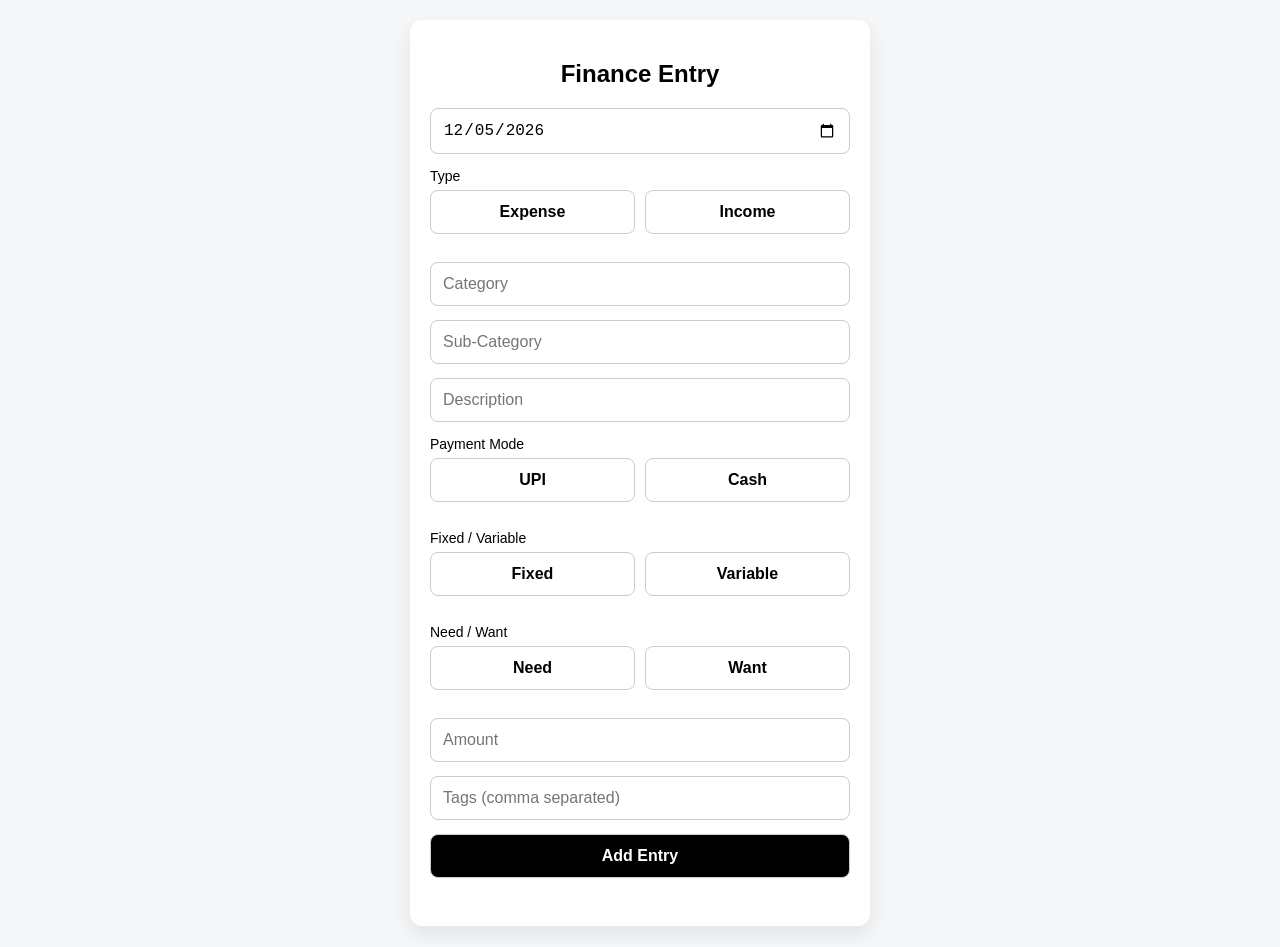
==== index.html @ d31356d7 "Converted all drop down to buttons" ====
<!DOCTYPE html>
<html lang="en">
<head>
  <meta charset="UTF-8">
  <meta name="viewport" content="width=device-width, initial-scale=1.0">
  <title>Finance Tracker</title>
  <link rel="stylesheet" href="style.css">
</head>
<body>

  <div class="container">
    <h2>Finance Entry</h2>

    <form id="financeForm">

      <input type="date" id="date" required />

      <!-- TYPE -->
      <div class="toggle-container">
        <label>Type</label>
        <div class="toggle-group" data-target="type">
          <button type="button" class="toggle-btn" data-value="Expense">Expense</button>
          <button type="button" class="toggle-btn" data-value="Income">Income</button>
        </div>
      </div>
      <input type="hidden" id="type" required>

      <input type="text" id="category" placeholder="Category" required />
      <input type="text" id="subCategory" placeholder="Sub-Category" />
      <input type="text" id="description" placeholder="Description" />

      <!-- PAYMENT MODE -->
      <div class="toggle-container">
        <label>Payment Mode</label>
        <div class="toggle-group" data-target="paymentMode">
          <button type="button" class="toggle-btn" data-value="UPI">UPI</button>
          <button type="button" class="toggle-btn" data-value="Cash">Cash</button>
        </div>
      </div>
      <input type="hidden" id="paymentMode" required>

      <!-- FIXED / VARIABLE -->
      <div class="toggle-container">
        <label>Fixed / Variable</label>
        <div class="toggle-group" data-target="fixedVariable">
          <button type="button" class="toggle-btn" data-value="Fixed">Fixed</button>
          <button type="button" class="toggle-btn" data-value="Variable">Variable</button>
        </div>
      </div>
      <input type="hidden" id="fixedVariable">

      <!-- NEED / WANT -->
      <div class="toggle-container">
        <label>Need / Want</label>
        <div class="toggle-group" data-target="needWant">
          <button type="button" class="toggle-btn" data-value="Need">Need</button>
          <button type="button" class="toggle-btn" data-value="Want">Want</button>
        </div>
      </div>
      <input type="hidden" id="needWant">

      <input type="number" id="amount" placeholder="Amount" required min="0" />
      <input type="text" id="tags" placeholder="Tags (comma separated)" />

      <button type="submit" id="submitBtn">Add Entry</button>

      <p id="message"></p>

    </form>
  </div>

  <script src="script.js"></script>
</body>
</html>
---- style.css ----
body {
  font-family: Arial, sans-serif;
  background-color: #f4f6f8;
  margin: 0;
  padding: 20px;
}

.container {
  background: white;
  padding: 20px;
  border-radius: 12px;
  box-shadow: 0 8px 20px rgba(0,0,0,0.08);
  width: 100%;
  max-width: 420px;
  margin: auto;
}

h2 {
  text-align: center;
  margin-bottom: 20px;
}

form input,
form button {
  width: 100%;
  margin-bottom: 14px;
  padding: 12px;
  border-radius: 8px;
  border: 1px solid #ccc;
  font-size: 16px;
  box-sizing: border-box;
}

form input:focus {
  outline: none;
  border-color: #000;
}

button {
  background-color: black;
  color: white;
  cursor: pointer;
  font-weight: bold;
  border: none;
}

button:hover {
  background-color: #333;
}

/* Toggle Sections */
.toggle-container {
  margin-bottom: 14px;
}

.toggle-container label {
  display: block;
  margin-bottom: 6px;
  font-size: 14px;
}

.toggle-group {
  display: flex;
  gap: 10px;
}

.toggle-btn {
  flex: 1;
  padding: 12px;
  border-radius: 8px;
  border: 1px solid #ccc;
  background-color: white;
  color: black;
  cursor: pointer;
  font-size: 16px;
  transition: 0.2s;
}

.toggle-btn:focus {
  outline: none;
}

.toggle-btn.active {
  background-color: black;
  color: white;
  border-color: black;
}

#message {
  text-align: center;
  font-size: 14px;
  margin-top: 10px;
}
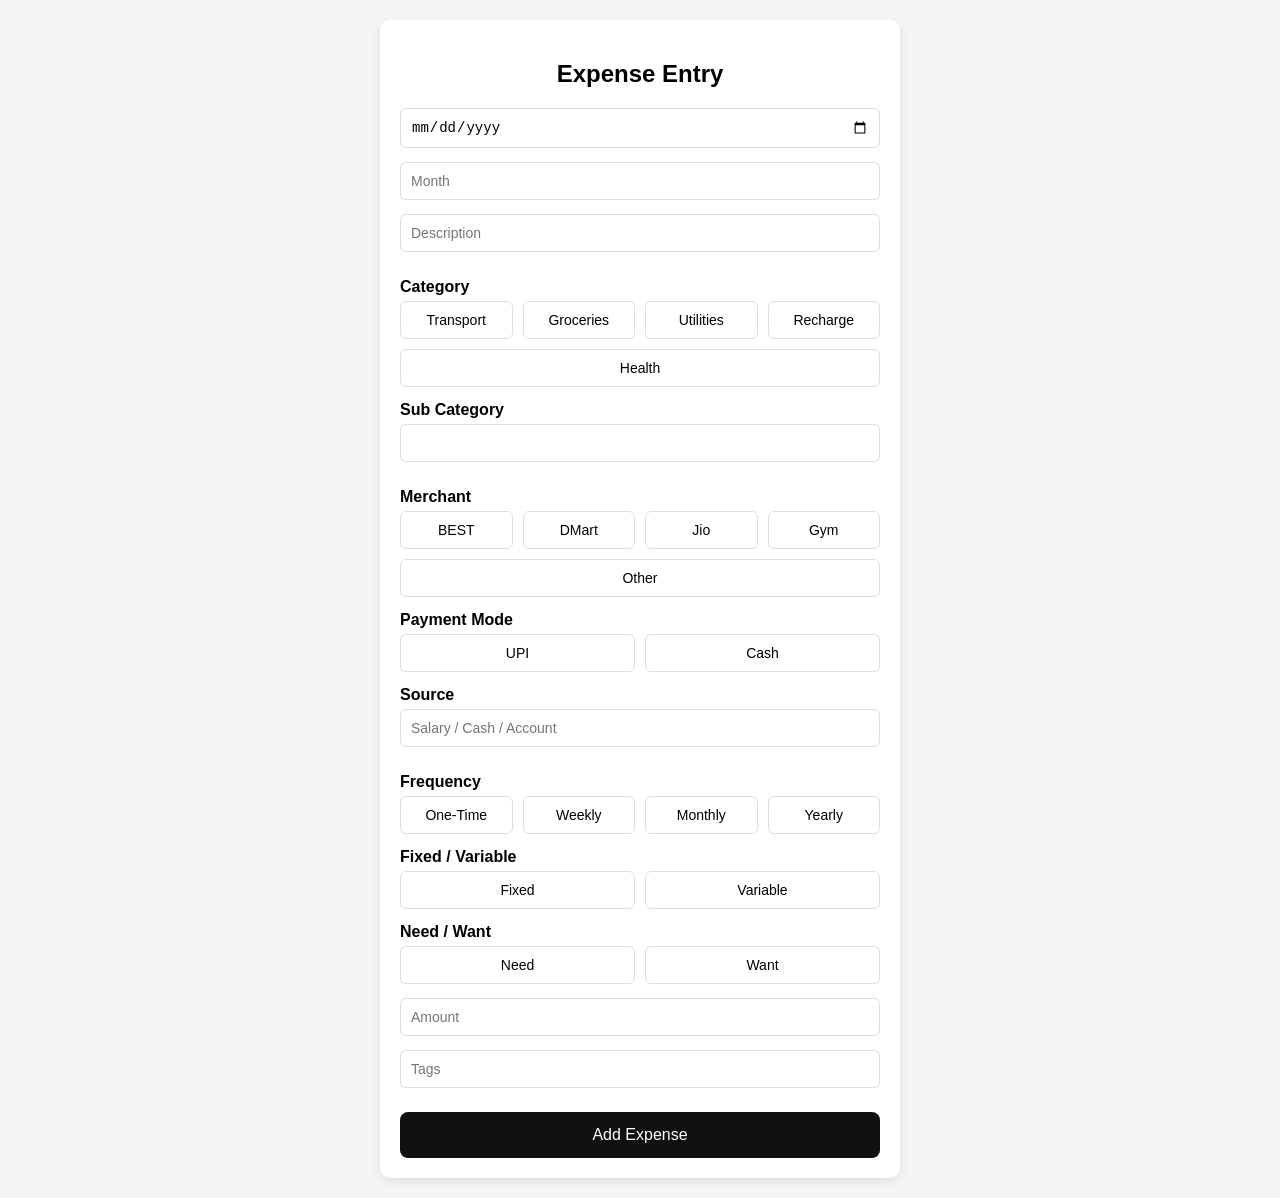
==== commit 7a7ef628: "Merhant and Source column added Enhance UI" ====
--- a/index.html
+++ b/index.html
@@ -1,74 +1,130 @@
 <!DOCTYPE html>
-<html lang="en">
+<html>
+
 <head>
-  <meta charset="UTF-8">
-  <meta name="viewport" content="width=device-width, initial-scale=1.0">
-  <title>Finance Tracker</title>
-  <link rel="stylesheet" href="style.css">
+
+<meta name="viewport" content="width=device-width, initial-scale=1.0">
+
+<title>Expense Tracker</title>
+
+<link rel="stylesheet" href="style.css">
+
 </head>
+
 <body>
 
-  <div class="container">
-    <h2>Finance Entry</h2>
+<div class="container">
 
-    <form id="financeForm">
+<h2>Expense Entry</h2>
 
-      <input type="date" id="date" required />
+<input type="date" id="date">
 
-      <!-- TYPE -->
-      <div class="toggle-container">
-        <label>Type</label>
-        <div class="toggle-group" data-target="type">
-          <button type="button" class="toggle-btn" data-value="Expense">Expense</button>
-          <button type="button" class="toggle-btn" data-value="Income">Income</button>
-        </div>
-      </div>
-      <input type="hidden" id="type" required>
+<input type="text" id="month" placeholder="Month">
 
-      <input type="text" id="category" placeholder="Category" required />
-      <input type="text" id="subCategory" placeholder="Sub-Category" />
-      <input type="text" id="description" placeholder="Description" />
+<input type="text" id="description" placeholder="Description">
 
-      <!-- PAYMENT MODE -->
-      <div class="toggle-container">
-        <label>Payment Mode</label>
-        <div class="toggle-group" data-target="paymentMode">
-          <button type="button" class="toggle-btn" data-value="UPI">UPI</button>
-          <button type="button" class="toggle-btn" data-value="Cash">Cash</button>
-        </div>
-      </div>
-      <input type="hidden" id="paymentMode" required>
 
-      <!-- FIXED / VARIABLE -->
-      <div class="toggle-container">
-        <label>Fixed / Variable</label>
-        <div class="toggle-group" data-target="fixedVariable">
-          <button type="button" class="toggle-btn" data-value="Fixed">Fixed</button>
-          <button type="button" class="toggle-btn" data-value="Variable">Variable</button>
-        </div>
-      </div>
-      <input type="hidden" id="fixedVariable">
+<label>Category</label>
 
-      <!-- NEED / WANT -->
-      <div class="toggle-container">
-        <label>Need / Want</label>
-        <div class="toggle-group" data-target="needWant">
-          <button type="button" class="toggle-btn" data-value="Need">Need</button>
-          <button type="button" class="toggle-btn" data-value="Want">Want</button>
-        </div>
-      </div>
-      <input type="hidden" id="needWant">
+<div class="button-group">
 
-      <input type="number" id="amount" placeholder="Amount" required min="0" />
-      <input type="text" id="tags" placeholder="Tags (comma separated)" />
+<button onclick="selectButton(this,'category')">Transport</button>
+<button onclick="selectButton(this,'category')">Groceries</button>
+<button onclick="selectButton(this,'category')">Utilities</button>
+<button onclick="selectButton(this,'category')">Recharge</button>
+<button onclick="selectButton(this,'category')">Health</button>
 
-      <button type="submit" id="submitBtn">Add Entry</button>
+</div>
 
-      <p id="message"></p>
+<input type="hidden" id="category">
 
-    </form>
-  </div>
 
-  <script src="script.js"></script>
+<label>Sub Category</label>
+
+<input type="text" id="subcategory">
+
+
+<label>Merchant</label>
+
+<div class="button-group">
+
+<button onclick="selectButton(this,'merchant')">BEST</button>
+<button onclick="selectButton(this,'merchant')">DMart</button>
+<button onclick="selectButton(this,'merchant')">Jio</button>
+<button onclick="selectButton(this,'merchant')">Gym</button>
+<button onclick="selectButton(this,'merchant')">Other</button>
+
+</div>
+
+<input type="hidden" id="merchant">
+
+
+<label>Payment Mode</label>
+
+<div class="button-group">
+
+<button onclick="selectButton(this,'paymentmode')">UPI</button>
+<button onclick="selectButton(this,'paymentmode')">Cash</button>
+
+</div>
+
+<input type="hidden" id="paymentmode">
+
+
+<label>Source</label>
+
+<input type="text" id="source" placeholder="Salary / Cash / Account">
+
+
+<label>Frequency</label>
+
+<div class="button-group">
+
+<button onclick="selectButton(this,'frequency')">One-Time</button>
+<button onclick="selectButton(this,'frequency')">Weekly</button>
+<button onclick="selectButton(this,'frequency')">Monthly</button>
+<button onclick="selectButton(this,'frequency')">Yearly</button>
+
+</div>
+
+<input type="hidden" id="frequency">
+
+
+<label>Fixed / Variable</label>
+
+<div class="button-group">
+
+<button onclick="selectButton(this,'fixedvariable')">Fixed</button>
+<button onclick="selectButton(this,'fixedvariable')">Variable</button>
+
+</div>
+
+<input type="hidden" id="fixedvariable">
+
+
+<label>Need / Want</label>
+
+<div class="button-group">
+
+<button onclick="selectButton(this,'needwant')">Need</button>
+<button onclick="selectButton(this,'needwant')">Want</button>
+
+</div>
+
+<input type="hidden" id="needwant">
+
+
+<input type="number" id="amount" placeholder="Amount">
+
+<input type="text" id="tags" placeholder="Tags">
+
+
+<button class="submit-btn" onclick="submitData()">Add Expense</button>
+
+</div>
+
+<script src="script.js"></script>
+
 </body>
+
 </html>
--- a/style.css
+++ b/style.css
@@ -1,93 +1,90 @@
-body {
-  font-family: Arial, sans-serif;
-  background-color: #f4f6f8;
-  margin: 0;
-  padding: 20px;
+body{
+font-family: Arial, sans-serif;
+background:#f5f5f5;
+padding:20px;
+max-width:520px;
+margin:auto;
 }
 
-.container {
-  background: white;
-  padding: 20px;
-  border-radius: 12px;
-  box-shadow: 0 8px 20px rgba(0,0,0,0.08);
-  width: 100%;
-  max-width: 420px;
-  margin: auto;
+.container{
+background:white;
+padding:20px;
+border-radius:10px;
+box-shadow:0 3px 10px rgba(0,0,0,0.1);
 }
 
-h2 {
-  text-align: center;
-  margin-bottom: 20px;
+h2{
+text-align:center;
+margin-bottom:20px;
 }
 
-form input,
-form button {
-  width: 100%;
-  margin-bottom: 14px;
-  padding: 12px;
-  border-radius: 8px;
-  border: 1px solid #ccc;
-  font-size: 16px;
-  box-sizing: border-box;
+label{
+font-weight:bold;
+display:block;
+margin-top:12px;
+margin-bottom:5px;
 }
 
-form input:focus {
-  outline: none;
-  border-color: #000;
+input, textarea{
+width:100%;
+padding:10px;
+margin-bottom:14px;
+border:1px solid #ddd;
+border-radius:6px;
+font-size:14px;
+box-sizing:border-box;
 }
 
-button {
-  background-color: black;
-  color: white;
-  cursor: pointer;
-  font-weight: bold;
-  border: none;
+.button-group{
+display:flex;
+gap:10px;
+flex-wrap:wrap;
+margin-bottom:14px;
 }
 
-button:hover {
-  background-color: #333;
+.button-group button{
+flex:1;
+min-width:90px;
+padding:10px;
+border:1px solid #ddd;
+background:white;
+border-radius:6px;
+cursor:pointer;
+font-size:14px;
+transition:0.2s;
 }
 
-/* Toggle Sections */
-.toggle-container {
-  margin-bottom: 14px;
+.button-group button:hover{
+background:#f1f1f1;
 }
 
-.toggle-container label {
-  display: block;
-  margin-bottom: 6px;
-  font-size: 14px;
+.button-group button.active{
+background:#111;
+color:white;
+border-color:#111;
 }
 
-.toggle-group {
-  display: flex;
-  gap: 10px;
+.submit-btn{
+width:100%;
+padding:14px;
+background:#111;
+color:white;
+border:none;
+border-radius:8px;
+font-size:16px;
+cursor:pointer;
+margin-top:10px;
+transition:0.2s;
 }
 
-.toggle-btn {
-  flex: 1;
-  padding: 12px;
-  border-radius: 8px;
-  border: 1px solid #ccc;
-  background-color: white;
-  color: black;
-  cursor: pointer;
-  font-size: 16px;
-  transition: 0.2s;
+.submit-btn:hover{
+background:#000;
 }
 
-.toggle-btn:focus {
-  outline: none;
+@media(max-width:480px){
+
+.button-group button{
+flex:1 1 45%;
 }
 
-.toggle-btn.active {
-  background-color: black;
-  color: white;
-  border-color: black;
-}
-
-#message {
-  text-align: center;
-  font-size: 14px;
-  margin-top: 10px;
 }
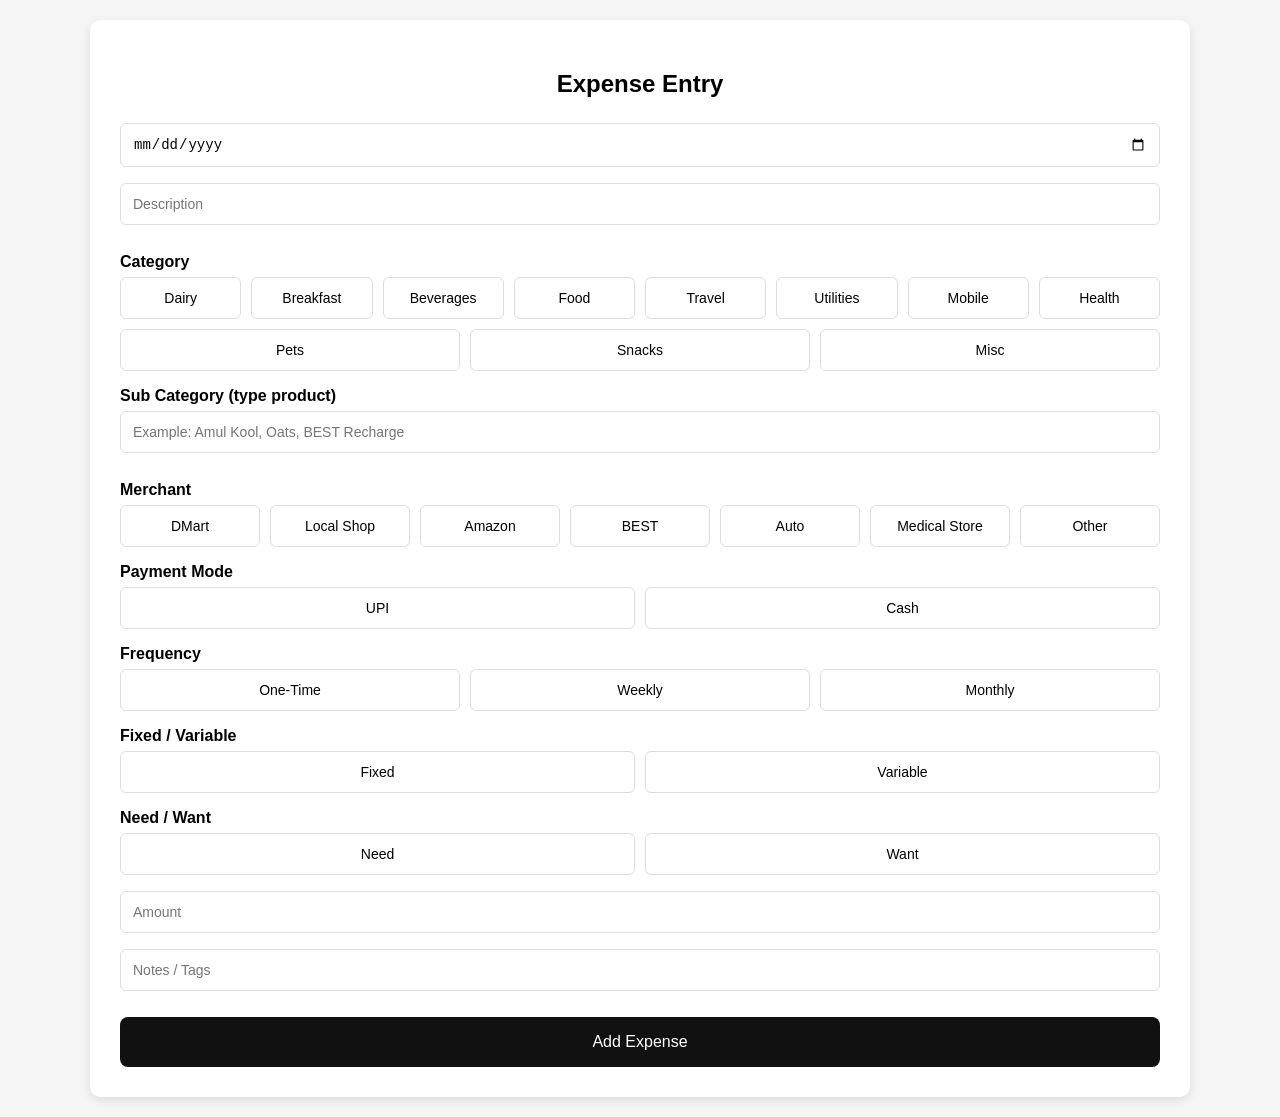
==== commit 86fabdad: "Have added Category specfic" ====
--- a/index.html
+++ b/index.html
@@ -4,7 +4,6 @@
 <head>
 
 <meta name="viewport" content="width=device-width, initial-scale=1.0">
-
 <title>Expense Tracker</title>
 
 <link rel="stylesheet" href="style.css">
@@ -19,39 +18,44 @@
 
 <input type="date" id="date">
 
-<input type="text" id="month" placeholder="Month">
-
 <input type="text" id="description" placeholder="Description">
-
 
 <label>Category</label>
 
 <div class="button-group">
 
-<button onclick="selectButton(this,'category')">Transport</button>
-<button onclick="selectButton(this,'category')">Groceries</button>
+<button onclick="selectButton(this,'category')">Dairy</button>
+<button onclick="selectButton(this,'category')">Breakfast</button>
+<button onclick="selectButton(this,'category')">Beverages</button>
+<button onclick="selectButton(this,'category')">Food</button>
+<button onclick="selectButton(this,'category')">Travel</button>
 <button onclick="selectButton(this,'category')">Utilities</button>
-<button onclick="selectButton(this,'category')">Recharge</button>
+<button onclick="selectButton(this,'category')">Mobile</button>
 <button onclick="selectButton(this,'category')">Health</button>
+<button onclick="selectButton(this,'category')">Pets</button>
+<button onclick="selectButton(this,'category')">Snacks</button>
+<button onclick="selectButton(this,'category')">Misc</button>
 
 </div>
 
 <input type="hidden" id="category">
 
 
-<label>Sub Category</label>
+<label>Sub Category (type product)</label>
 
-<input type="text" id="subcategory">
+<input type="text" id="subcategory" placeholder="Example: Amul Kool, Oats, BEST Recharge">
 
 
 <label>Merchant</label>
 
 <div class="button-group">
 
+<button onclick="selectButton(this,'merchant')">DMart</button>
+<button onclick="selectButton(this,'merchant')">Local Shop</button>
+<button onclick="selectButton(this,'merchant')">Amazon</button>
 <button onclick="selectButton(this,'merchant')">BEST</button>
-<button onclick="selectButton(this,'merchant')">DMart</button>
-<button onclick="selectButton(this,'merchant')">Jio</button>
-<button onclick="selectButton(this,'merchant')">Gym</button>
+<button onclick="selectButton(this,'merchant')">Auto</button>
+<button onclick="selectButton(this,'merchant')">Medical Store</button>
 <button onclick="selectButton(this,'merchant')">Other</button>
 
 </div>
@@ -71,11 +75,6 @@
 <input type="hidden" id="paymentmode">
 
 
-<label>Source</label>
-
-<input type="text" id="source" placeholder="Salary / Cash / Account">
-
-
 <label>Frequency</label>
 
 <div class="button-group">
@@ -83,7 +82,6 @@
 <button onclick="selectButton(this,'frequency')">One-Time</button>
 <button onclick="selectButton(this,'frequency')">Weekly</button>
 <button onclick="selectButton(this,'frequency')">Monthly</button>
-<button onclick="selectButton(this,'frequency')">Yearly</button>
 
 </div>
 
@@ -116,8 +114,7 @@
 
 <input type="number" id="amount" placeholder="Amount">
 
-<input type="text" id="tags" placeholder="Tags">
-
+<input type="text" id="tags" placeholder="Notes / Tags">
 
 <button class="submit-btn" onclick="submitData()">Add Expense</button>
 
--- a/style.css
+++ b/style.css
@@ -2,33 +2,33 @@
 font-family: Arial, sans-serif;
 background:#f5f5f5;
 padding:20px;
-max-width:520px;
 margin:auto;
+max-width:1100px;
 }
 
 .container{
 background:white;
-padding:20px;
+padding:30px;
 border-radius:10px;
 box-shadow:0 3px 10px rgba(0,0,0,0.1);
 }
 
 h2{
 text-align:center;
-margin-bottom:20px;
+margin-bottom:25px;
 }
 
 label{
 font-weight:bold;
 display:block;
 margin-top:12px;
-margin-bottom:5px;
+margin-bottom:6px;
 }
 
-input, textarea{
+input{
 width:100%;
-padding:10px;
-margin-bottom:14px;
+padding:12px;
+margin-bottom:16px;
 border:1px solid #ddd;
 border-radius:6px;
 font-size:14px;
@@ -39,19 +39,18 @@
 display:flex;
 gap:10px;
 flex-wrap:wrap;
-margin-bottom:14px;
+margin-bottom:16px;
 }
 
 .button-group button{
 flex:1;
-min-width:90px;
-padding:10px;
+min-width:120px;
+padding:12px;
 border:1px solid #ddd;
 background:white;
 border-radius:6px;
 cursor:pointer;
 font-size:14px;
-transition:0.2s;
 }
 
 .button-group button:hover{
@@ -66,7 +65,7 @@
 
 .submit-btn{
 width:100%;
-padding:14px;
+padding:16px;
 background:#111;
 color:white;
 border:none;
@@ -74,14 +73,17 @@
 font-size:16px;
 cursor:pointer;
 margin-top:10px;
-transition:0.2s;
 }
 
 .submit-btn:hover{
 background:#000;
 }
 
-@media(max-width:480px){
+@media(max-width:600px){
+
+.container{
+padding:20px;
+}
 
 .button-group button{
 flex:1 1 45%;
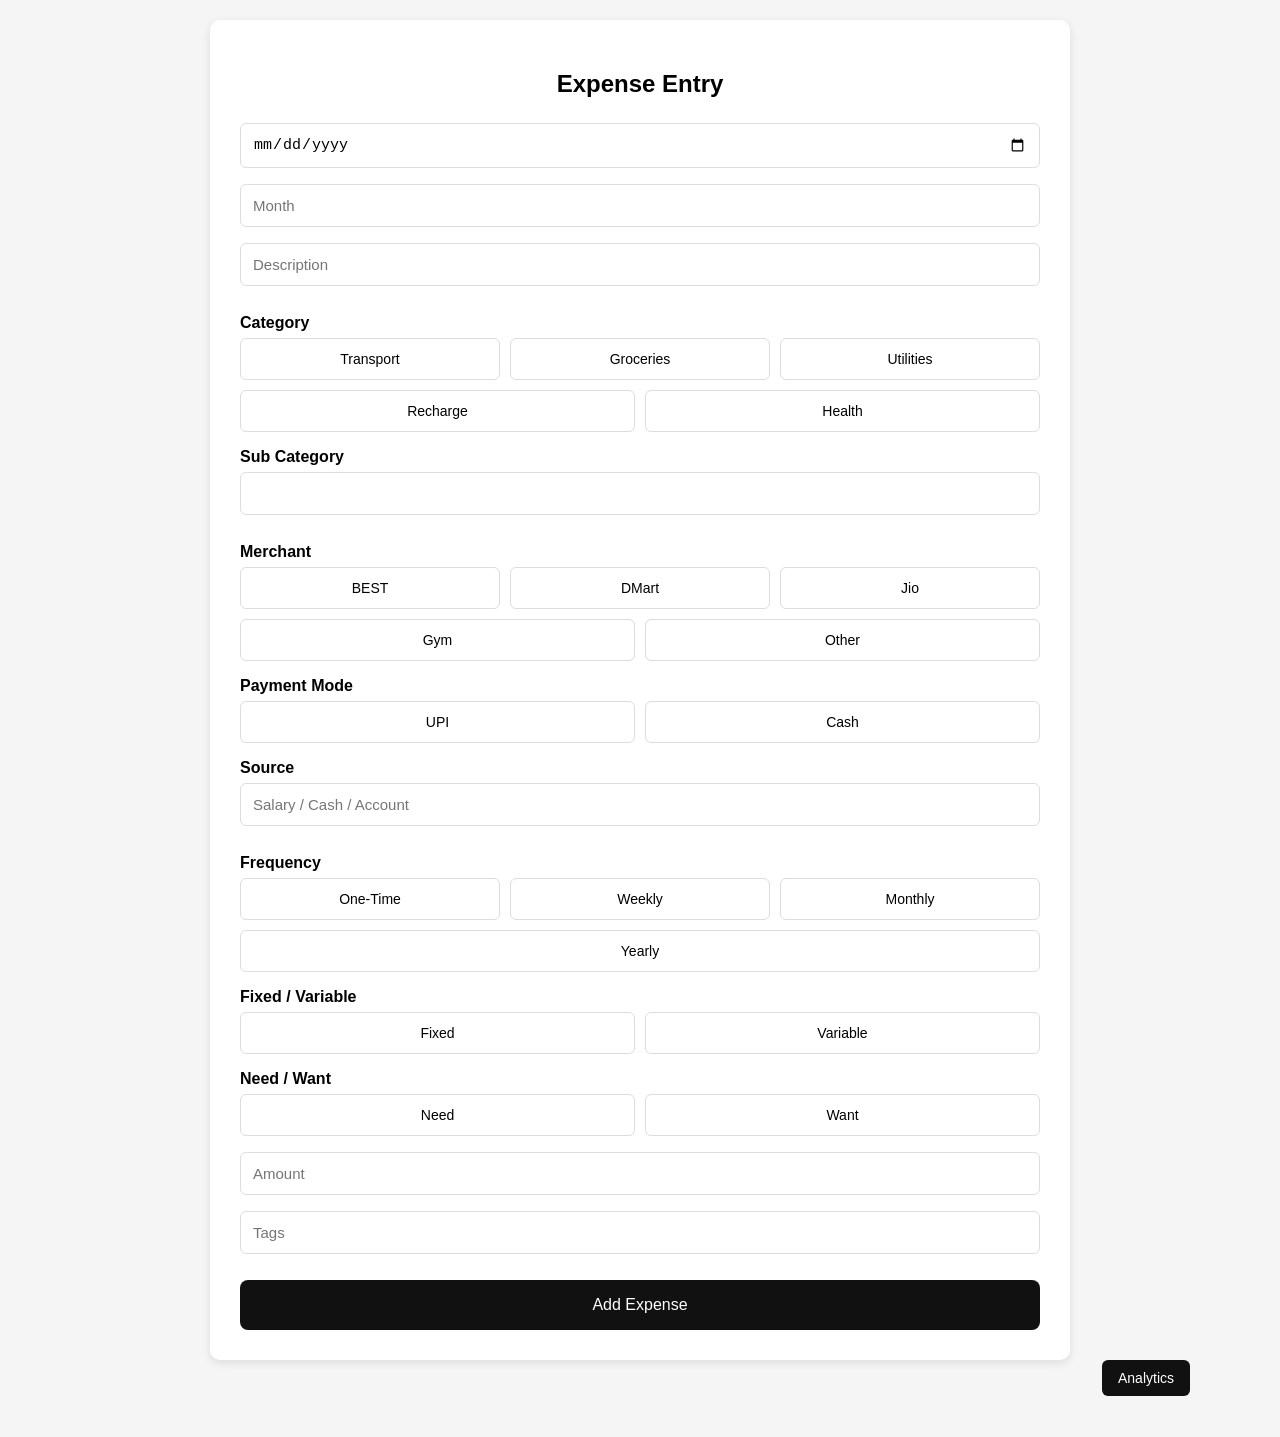
==== commit 0c31a6ca: "Adding analytics Page and Trigger" ====
--- a/index.html
+++ b/index.html
@@ -4,6 +4,7 @@
 <head>
 
 <meta name="viewport" content="width=device-width, initial-scale=1.0">
+
 <title>Expense Tracker</title>
 
 <link rel="stylesheet" href="style.css">
@@ -18,44 +19,39 @@
 
 <input type="date" id="date">
 
+<input type="text" id="month" placeholder="Month">
+
 <input type="text" id="description" placeholder="Description">
+
 
 <label>Category</label>
 
 <div class="button-group">
 
-<button onclick="selectButton(this,'category')">Dairy</button>
-<button onclick="selectButton(this,'category')">Breakfast</button>
-<button onclick="selectButton(this,'category')">Beverages</button>
-<button onclick="selectButton(this,'category')">Food</button>
-<button onclick="selectButton(this,'category')">Travel</button>
+<button onclick="selectButton(this,'category')">Transport</button>
+<button onclick="selectButton(this,'category')">Groceries</button>
 <button onclick="selectButton(this,'category')">Utilities</button>
-<button onclick="selectButton(this,'category')">Mobile</button>
+<button onclick="selectButton(this,'category')">Recharge</button>
 <button onclick="selectButton(this,'category')">Health</button>
-<button onclick="selectButton(this,'category')">Pets</button>
-<button onclick="selectButton(this,'category')">Snacks</button>
-<button onclick="selectButton(this,'category')">Misc</button>
 
 </div>
 
 <input type="hidden" id="category">
 
 
-<label>Sub Category (type product)</label>
+<label>Sub Category</label>
 
-<input type="text" id="subcategory" placeholder="Example: Amul Kool, Oats, BEST Recharge">
+<input type="text" id="subcategory">
 
 
 <label>Merchant</label>
 
 <div class="button-group">
 
+<button onclick="selectButton(this,'merchant')">BEST</button>
 <button onclick="selectButton(this,'merchant')">DMart</button>
-<button onclick="selectButton(this,'merchant')">Local Shop</button>
-<button onclick="selectButton(this,'merchant')">Amazon</button>
-<button onclick="selectButton(this,'merchant')">BEST</button>
-<button onclick="selectButton(this,'merchant')">Auto</button>
-<button onclick="selectButton(this,'merchant')">Medical Store</button>
+<button onclick="selectButton(this,'merchant')">Jio</button>
+<button onclick="selectButton(this,'merchant')">Gym</button>
 <button onclick="selectButton(this,'merchant')">Other</button>
 
 </div>
@@ -75,6 +71,11 @@
 <input type="hidden" id="paymentmode">
 
 
+<label>Source</label>
+
+<input type="text" id="source" placeholder="Salary / Cash / Account">
+
+
 <label>Frequency</label>
 
 <div class="button-group">
@@ -82,6 +83,7 @@
 <button onclick="selectButton(this,'frequency')">One-Time</button>
 <button onclick="selectButton(this,'frequency')">Weekly</button>
 <button onclick="selectButton(this,'frequency')">Monthly</button>
+<button onclick="selectButton(this,'frequency')">Yearly</button>
 
 </div>
 
@@ -114,7 +116,8 @@
 
 <input type="number" id="amount" placeholder="Amount">
 
-<input type="text" id="tags" placeholder="Notes / Tags">
+<input type="text" id="tags" placeholder="Tags">
+
 
 <button class="submit-btn" onclick="submitData()">Add Expense</button>
 
@@ -124,4 +127,9 @@
 
 </body>
 
-</html>+</html>
+
+
+<div class="top-nav">
+<a href="analytics.html">Analytics</a>
+</div>
--- a/style.css
+++ b/style.css
@@ -1,3 +1,5 @@
+/* GENERAL PAGE */
+
 body{
 font-family: Arial, sans-serif;
 background:#f5f5f5;
@@ -6,6 +8,9 @@
 max-width:1100px;
 }
 
+
+/* MAIN CARD */
+
 .container{
 background:white;
 padding:30px;
@@ -13,10 +18,16 @@
 box-shadow:0 3px 10px rgba(0,0,0,0.1);
 }
 
+
+/* HEADING */
+
 h2{
 text-align:center;
 margin-bottom:25px;
 }
+
+
+/* LABELS */
 
 label{
 font-weight:bold;
@@ -25,7 +36,10 @@
 margin-bottom:6px;
 }
 
-input{
+
+/* INPUT FIELDS */
+
+input, textarea{
 width:100%;
 padding:12px;
 margin-bottom:16px;
@@ -35,12 +49,18 @@
 box-sizing:border-box;
 }
 
+
+/* BUTTON GROUP */
+
 .button-group{
 display:flex;
 gap:10px;
 flex-wrap:wrap;
 margin-bottom:16px;
 }
+
+
+/* BUTTON STYLE */
 
 .button-group button{
 flex:1;
@@ -51,17 +71,27 @@
 border-radius:6px;
 cursor:pointer;
 font-size:14px;
+transition:0.2s;
 }
+
+
+/* BUTTON HOVER */
 
 .button-group button:hover{
 background:#f1f1f1;
 }
+
+
+/* SELECTED BUTTON */
 
 .button-group button.active{
 background:#111;
 color:white;
 border-color:#111;
 }
+
+
+/* SUBMIT BUTTON */
 
 .submit-btn{
 width:100%;
@@ -73,11 +103,15 @@
 font-size:16px;
 cursor:pointer;
 margin-top:10px;
+transition:0.2s;
 }
 
 .submit-btn:hover{
 background:#000;
 }
+
+
+/* -------- MOBILE LAYOUT -------- */
 
 @media(max-width:600px){
 
@@ -89,4 +123,44 @@
 flex:1 1 45%;
 }
 
+}
+
+
+/* -------- DESKTOP IMPROVEMENTS -------- */
+
+@media(min-width:800px){
+
+.container{
+max-width:800px;
+margin:auto;
+}
+
+.button-group button{
+flex:1 1 30%;
+}
+
+input, textarea{
+font-size:15px;
+}
+
+}
+
+
+.top-nav{
+display:flex;
+justify-content:flex-end;
+margin-bottom:20px;
+}
+
+.top-nav a{
+text-decoration:none;
+background:#111;
+color:white;
+padding:10px 16px;
+border-radius:6px;
+font-size:14px;
+}
+
+.top-nav a:hover{
+background:#333;
 }
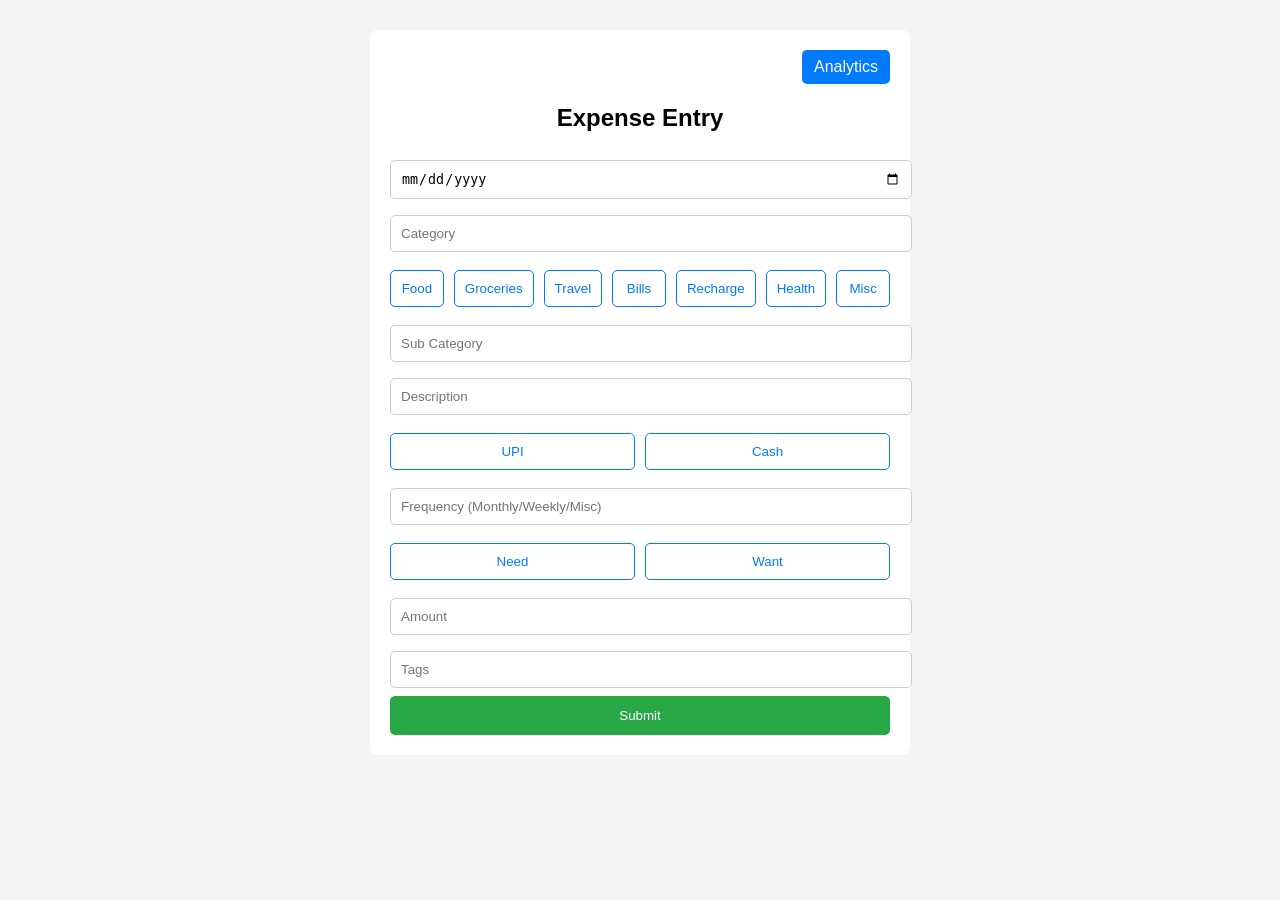
==== commit 04a837c3: "Add files via upload" ====
--- a/index.html
+++ b/index.html
@@ -4,8 +4,7 @@
 <head>
 
 <meta name="viewport" content="width=device-width, initial-scale=1.0">
-
-<title>Expense Tracker</title>
+<title>Finance Tracker</title>
 
 <link rel="stylesheet" href="style.css">
 
@@ -15,121 +14,74 @@
 
 <div class="container">
 
+<div class="top-nav">
+<a href="analytics.html" class="nav-btn">Analytics</a>
+</div>
+
 <h2>Expense Entry</h2>
 
-<input type="date" id="date">
+<form id="expenseForm">
 
-<input type="text" id="month" placeholder="Month">
+<input type="date" id="date" required>
+
+<input type="text" id="category" placeholder="Category" required>
+
+<div class="button-group">
+
+<button type="button" class="category-btn toggle-btn" data-value="Food">Food</button>
+
+<button type="button" class="category-btn toggle-btn" data-value="Groceries">Groceries</button>
+
+<button type="button" class="category-btn toggle-btn" data-value="Travel">Travel</button>
+
+<button type="button" class="category-btn toggle-btn" data-value="Bills">Bills</button>
+
+<button type="button" class="category-btn toggle-btn" data-value="Recharge">Recharge</button>
+
+<button type="button" class="category-btn toggle-btn" data-value="Health">Health</button>
+
+<button type="button" class="category-btn toggle-btn" data-value="Misc">Misc</button>
+
+</div>
+
+<input type="text" id="subcategory" placeholder="Sub Category">
 
 <input type="text" id="description" placeholder="Description">
 
 
-<label>Category</label>
+
 
 <div class="button-group">
 
-<button onclick="selectButton(this,'category')">Transport</button>
-<button onclick="selectButton(this,'category')">Groceries</button>
-<button onclick="selectButton(this,'category')">Utilities</button>
-<button onclick="selectButton(this,'category')">Recharge</button>
-<button onclick="selectButton(this,'category')">Health</button>
+<button type="button" class="toggle-btn" data-type="UPI">UPI</button>
+<button type="button" class="toggle-btn" data-type="CASH">Cash</button>
 
 </div>
 
-<input type="hidden" id="category">
+<input type="text" id="frequency" placeholder="Frequency (Monthly/Weekly/Misc)">
 
-
-<label>Sub Category</label>
-
-<input type="text" id="subcategory">
-
-
-<label>Merchant</label>
 
 <div class="button-group">
 
-<button onclick="selectButton(this,'merchant')">BEST</button>
-<button onclick="selectButton(this,'merchant')">DMart</button>
-<button onclick="selectButton(this,'merchant')">Jio</button>
-<button onclick="selectButton(this,'merchant')">Gym</button>
-<button onclick="selectButton(this,'merchant')">Other</button>
+<button type="button" class="toggle-btn" data-type="Need">Need</button>
+<button type="button" class="toggle-btn" data-type="Want">Want</button>
 
 </div>
 
-<input type="hidden" id="merchant">
+<input type="number" id="amount" placeholder="Amount" required>
 
+<input type="text" id="tags" placeholder="Tags">
 
-<label>Payment Mode</label>
+<button type="submit" class="submit-btn">Submit</button>
 
-<div class="button-group">
-
-<button onclick="selectButton(this,'paymentmode')">UPI</button>
-<button onclick="selectButton(this,'paymentmode')">Cash</button>
+</form>
 
 </div>
 
-<input type="hidden" id="paymentmode">
 
-
-<label>Source</label>
-
-<input type="text" id="source" placeholder="Salary / Cash / Account">
-
-
-<label>Frequency</label>
-
-<div class="button-group">
-
-<button onclick="selectButton(this,'frequency')">One-Time</button>
-<button onclick="selectButton(this,'frequency')">Weekly</button>
-<button onclick="selectButton(this,'frequency')">Monthly</button>
-<button onclick="selectButton(this,'frequency')">Yearly</button>
-
-</div>
-
-<input type="hidden" id="frequency">
-
-
-<label>Fixed / Variable</label>
-
-<div class="button-group">
-
-<button onclick="selectButton(this,'fixedvariable')">Fixed</button>
-<button onclick="selectButton(this,'fixedvariable')">Variable</button>
-
-</div>
-
-<input type="hidden" id="fixedvariable">
-
-
-<label>Need / Want</label>
-
-<div class="button-group">
-
-<button onclick="selectButton(this,'needwant')">Need</button>
-<button onclick="selectButton(this,'needwant')">Want</button>
-
-</div>
-
-<input type="hidden" id="needwant">
-
-
-<input type="number" id="amount" placeholder="Amount">
-
-<input type="text" id="tags" placeholder="Tags">
-
-
-<button class="submit-btn" onclick="submitData()">Add Expense</button>
-
-</div>
 
 <script src="script.js"></script>
 
 </body>
 
-</html>
-
-
-<div class="top-nav">
-<a href="analytics.html">Analytics</a>
-</div>+</html>
--- a/style.css
+++ b/style.css
@@ -1,166 +1,113 @@
-/* GENERAL PAGE */
+body{
 
-body{
-font-family: Arial, sans-serif;
-background:#f5f5f5;
-padding:20px;
-margin:auto;
-max-width:1100px;
+font-family: Arial;
+background:#f4f4f4;
+margin:0;
+padding:0;
+
 }
 
+.container{
 
-/* MAIN CARD */
+max-width:500px;
+margin:auto;
+background:white;
+padding:20px;
+border-radius:8px;
+margin-top:30px;
 
-.container{
-background:white;
-padding:30px;
-border-radius:10px;
-box-shadow:0 3px 10px rgba(0,0,0,0.1);
 }
 
+h2{
 
-/* HEADING */
+text-align:center;
 
-h2{
-text-align:center;
-margin-bottom:25px;
 }
 
+input{
 
-/* LABELS */
+width:100%;
+padding:10px;
+margin:8px 0;
+border:1px solid #ccc;
+border-radius:5px;
 
-label{
-font-weight:bold;
-display:block;
-margin-top:12px;
-margin-bottom:6px;
 }
 
+.button-group{
 
-/* INPUT FIELDS */
+display:flex;
+gap:10px;
+margin:10px 0;
 
-input, textarea{
+}
+
+.toggle-btn{
+
+flex:1;
+padding:10px;
+border:1px solid #007BFF;
+background:white;
+color:#007BFF;
+border-radius:5px;
+cursor:pointer;
+
+}
+
+.toggle-btn.active{
+
+background:#007BFF;
+color:white;
+
+}
+
+.submit-btn{
+
 width:100%;
 padding:12px;
-margin-bottom:16px;
-border:1px solid #ddd;
-border-radius:6px;
-font-size:14px;
-box-sizing:border-box;
+background:#28a745;
+color:white;
+border:none;
+border-radius:5px;
+cursor:pointer;
+
 }
 
+.top-nav{
 
-/* BUTTON GROUP */
+display:flex;
+justify-content:flex-end;
+margin-bottom:10px;
 
-.button-group{
-display:flex;
-gap:10px;
-flex-wrap:wrap;
-margin-bottom:16px;
 }
 
+.nav-btn{
 
-/* BUTTON STYLE */
+text-decoration:none;
+background:#007BFF;
+color:white;
+padding:8px 12px;
+border-radius:5px;
 
-.button-group button{
-flex:1;
-min-width:120px;
-padding:12px;
-border:1px solid #ddd;
-background:white;
-border-radius:6px;
-cursor:pointer;
-font-size:14px;
-transition:0.2s;
 }
 
+.chart-container{
 
-/* BUTTON HOVER */
+width:100%;
+max-width:900px;
+margin:auto;
+height:500px;
 
-.button-group button:hover{
-background:#f1f1f1;
 }
-
-
-/* SELECTED BUTTON */
-
-.button-group button.active{
-background:#111;
-color:white;
-border-color:#111;
-}
-
-
-/* SUBMIT BUTTON */
-
-.submit-btn{
-width:100%;
-padding:16px;
-background:#111;
-color:white;
-border:none;
-border-radius:8px;
-font-size:16px;
-cursor:pointer;
-margin-top:10px;
-transition:0.2s;
-}
-
-.submit-btn:hover{
-background:#000;
-}
-
-
-/* -------- MOBILE LAYOUT -------- */
 
 @media(max-width:600px){
 
 .container{
-padding:20px;
+margin:10px;
 }
 
-.button-group button{
-flex:1 1 45%;
+.chart-container{
+height:650px;
 }
 
-}
-
-
-/* -------- DESKTOP IMPROVEMENTS -------- */
-
-@media(min-width:800px){
-
-.container{
-max-width:800px;
-margin:auto;
-}
-
-.button-group button{
-flex:1 1 30%;
-}
-
-input, textarea{
-font-size:15px;
-}
-
-}
-
-
-.top-nav{
-display:flex;
-justify-content:flex-end;
-margin-bottom:20px;
-}
-
-.top-nav a{
-text-decoration:none;
-background:#111;
-color:white;
-padding:10px 16px;
-border-radius:6px;
-font-size:14px;
-}
-
-.top-nav a:hover{
-background:#333;
 }
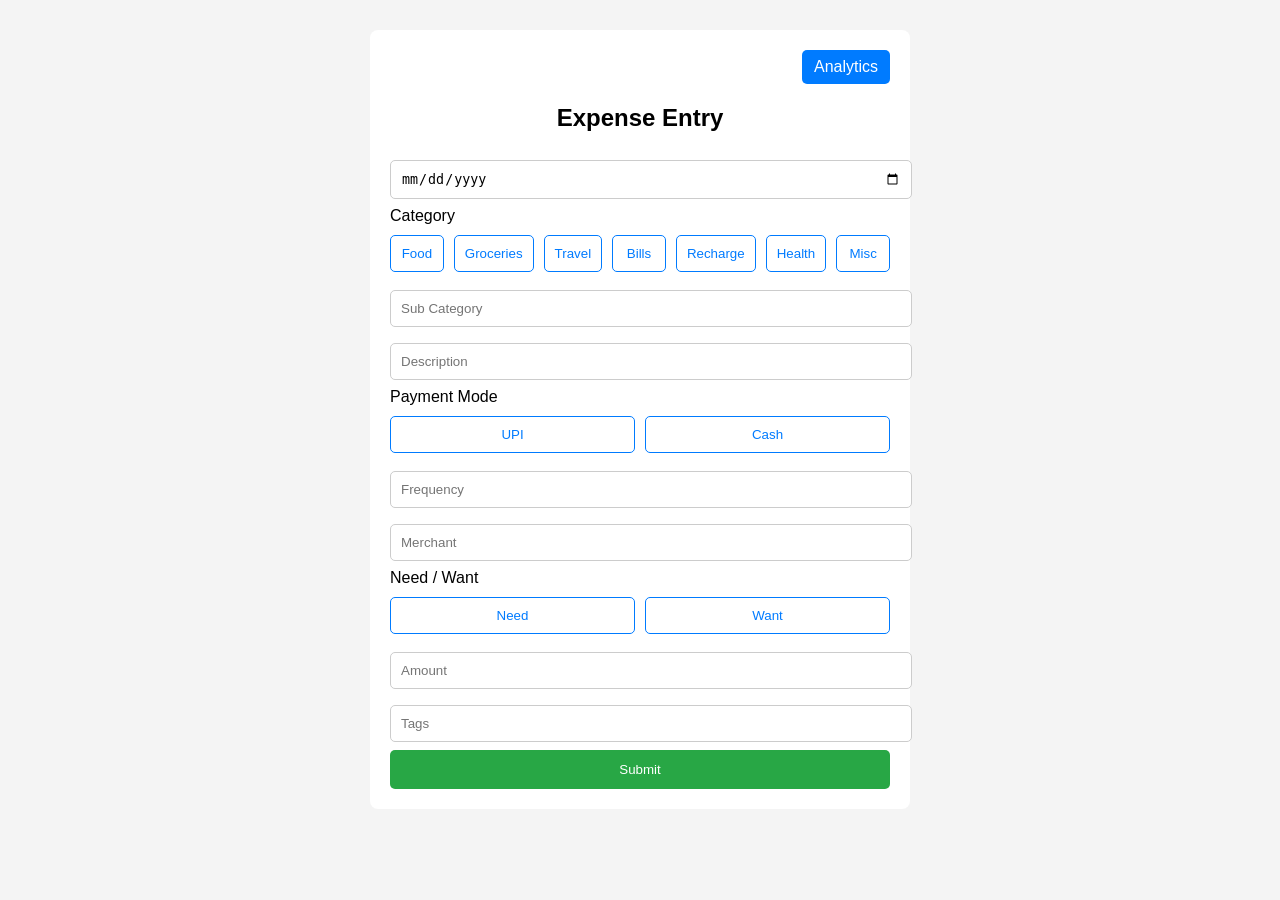
==== commit a0156567: "Add files via upload" ====
--- a/index.html
+++ b/index.html
@@ -24,53 +24,62 @@
 
 <input type="date" id="date" required>
 
-<input type="text" id="category" placeholder="Category" required>
+
+<!-- CATEGORY BUTTONS -->
+
+<label>Category</label>
 
 <div class="button-group">
 
 <button type="button" class="category-btn toggle-btn" data-value="Food">Food</button>
-
 <button type="button" class="category-btn toggle-btn" data-value="Groceries">Groceries</button>
-
 <button type="button" class="category-btn toggle-btn" data-value="Travel">Travel</button>
-
 <button type="button" class="category-btn toggle-btn" data-value="Bills">Bills</button>
-
 <button type="button" class="category-btn toggle-btn" data-value="Recharge">Recharge</button>
-
 <button type="button" class="category-btn toggle-btn" data-value="Health">Health</button>
-
 <button type="button" class="category-btn toggle-btn" data-value="Misc">Misc</button>
 
 </div>
+
 
 <input type="text" id="subcategory" placeholder="Sub Category">
 
 <input type="text" id="description" placeholder="Description">
 
 
+<!-- PAYMENT MODE -->
 
+<label>Payment Mode</label>
 
 <div class="button-group">
 
-<button type="button" class="toggle-btn" data-type="UPI">UPI</button>
-<button type="button" class="toggle-btn" data-type="CASH">Cash</button>
+<button type="button" class="payment-btn toggle-btn" data-value="UPI">UPI</button>
+<button type="button" class="payment-btn toggle-btn" data-value="Cash">Cash</button>
 
 </div>
 
-<input type="text" id="frequency" placeholder="Frequency (Monthly/Weekly/Misc)">
 
+<input type="text" id="frequency" placeholder="Frequency">
+
+<input type="text" id="merchant" placeholder="Merchant">
+
+
+<!-- NEED WANT -->
+
+<label>Need / Want</label>
 
 <div class="button-group">
 
-<button type="button" class="toggle-btn" data-type="Need">Need</button>
-<button type="button" class="toggle-btn" data-type="Want">Want</button>
+<button type="button" class="need-btn toggle-btn" data-value="Need">Need</button>
+<button type="button" class="need-btn toggle-btn" data-value="Want">Want</button>
 
 </div>
+
 
 <input type="number" id="amount" placeholder="Amount" required>
 
 <input type="text" id="tags" placeholder="Tags">
+
 
 <button type="submit" class="submit-btn">Submit</button>
 
@@ -78,8 +87,6 @@
 
 </div>
 
-
-
 <script src="script.js"></script>
 
 </body>
--- a/style.css
+++ b/style.css
@@ -110,4 +110,81 @@
 height:650px;
 }
 
+}
+
+
+
+
+
+
+
+.chart-wrapper{
+
+width:100%;
+max-width:1000px;
+margin:auto;
+padding:10px;
+
+}
+
+.chart-container{
+
+position:relative;
+width:100%;
+height:500px;
+margin:auto;
+
+}
+
+.nav-btn{
+
+text-decoration:none;
+background:#007BFF;
+color:white;
+padding:8px 12px;
+border-radius:5px;
+
+}
+
+.top-nav{
+
+display:flex;
+justify-content:flex-end;
+margin-bottom:10px;
+
+}
+
+
+/* Desktop */
+
+@media (min-width:900px){
+
+.chart-container{
+max-width:900px;
+height:450px;
+}
+
+}
+
+
+/* Tablet */
+
+@media (max-width:900px){
+
+.chart-container{
+height:550px;
+}
+
+}
+
+
+/* Mobile */
+
+@media (max-width:600px){
+
+.chart-container{
+height:700px;
+padding:10px;
+}
+
 }
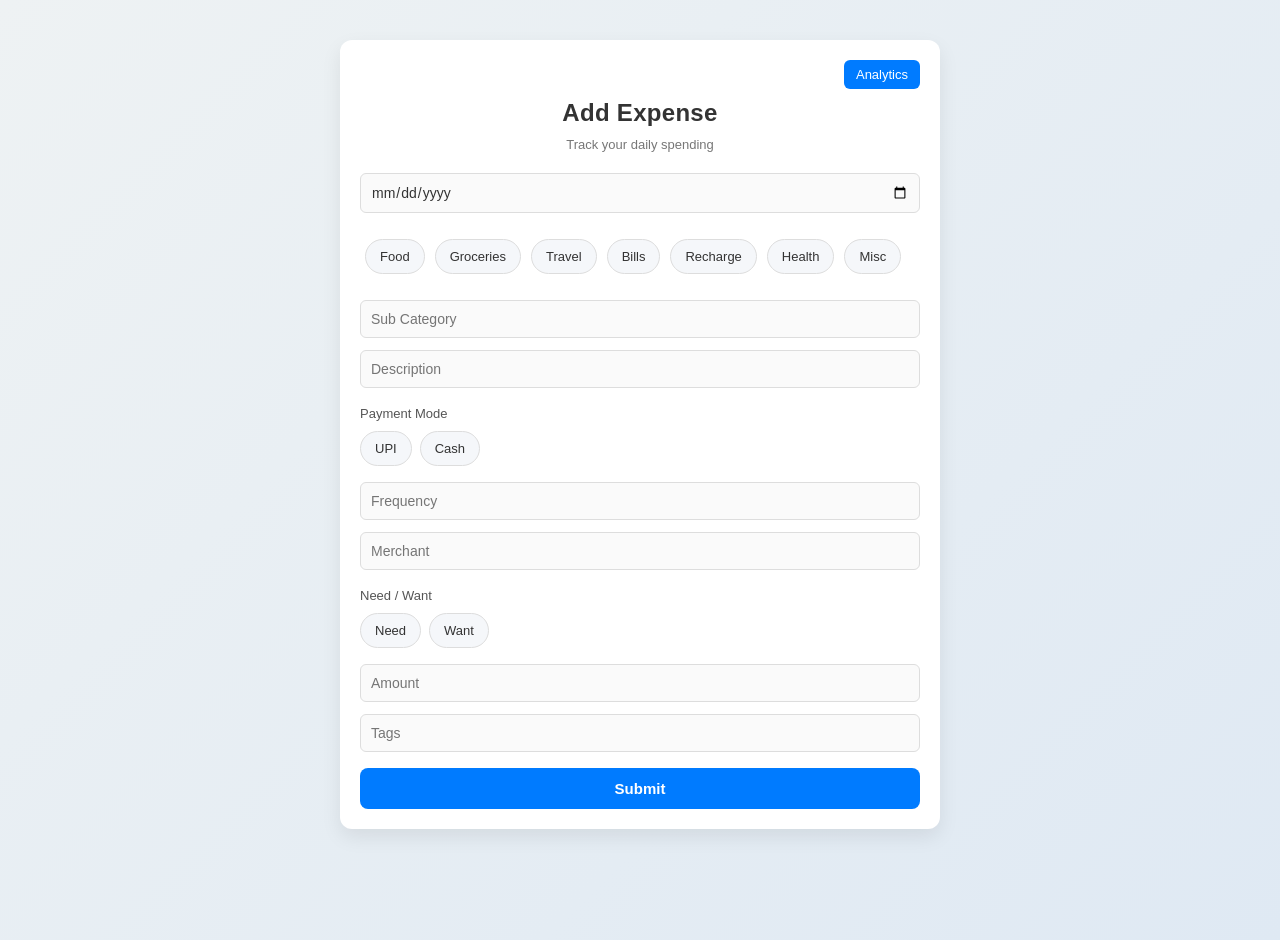
==== commit bfd4119a: "Clean UI" ====
--- a/index.html
+++ b/index.html
@@ -18,7 +18,8 @@
 <a href="analytics.html" class="nav-btn">Analytics</a>
 </div>
 
-<h2>Expense Entry</h2>
+<h2>Add Expense</h2>
+<p class="subtitle">Track your daily spending</p>
 
 <form id="expenseForm">
 
@@ -27,9 +28,7 @@
 
 <!-- CATEGORY BUTTONS -->
 
-<label>Category</label>
-
-<div class="button-group">
+<div class="button-group category-scroll">
 
 <button type="button" class="category-btn toggle-btn" data-value="Food">Food</button>
 <button type="button" class="category-btn toggle-btn" data-value="Groceries">Groceries</button>
--- a/style.css
+++ b/style.css
@@ -1,77 +1,222 @@
-body{
-
-font-family: Arial;
-background:#f4f4f4;
+/* RESET + FONT */
+
+*{
+box-sizing:border-box;
 margin:0;
 padding:0;
-
-}
+font-family: 'Inter', sans-serif;
+}
+
+
+/* BACKGROUND (SOFT GREY/BLUE) */
+
+body{
+
+background: linear-gradient(135deg, #eef2f3, #dfe9f3);
+min-height:100vh;
+
+}
+
+
+/* CONTAINER (CLEAN CARD) */
 
 .container{
 
 max-width:500px;
 margin:auto;
+margin-top:40px;
+padding:20px;
+
 background:white;
-padding:20px;
-border-radius:8px;
-margin-top:30px;
-
-}
+
+border-radius:12px;
+
+box-shadow: 0 8px 20px rgba(0,0,0,0.08);
+
+color:#333;
+
+}
+
+
+/* HEADING */
 
 h2{
 
 text-align:center;
-
-}
+margin-bottom:20px;
+
+font-weight:600;
+letter-spacing:0.3px;
+
+color:#333;
+
+}
+
+
+/* LABEL */
+
+label{
+
+display:block;
+margin-top:12px;
+margin-bottom:5px;
+
+font-size:13px;
+font-weight:500;
+
+color:#555;
+
+}
+
+
+/* INPUTS */
 
 input{
 
 width:100%;
 padding:10px;
-margin:8px 0;
-border:1px solid #ccc;
-border-radius:5px;
-
-}
+margin:6px 0;
+
+border:1px solid #ddd;
+border-radius:6px;
+
+background:#fafafa;
+
+color:#333;
+font-size:14px;
+
+outline:none;
+
+}
+
+
+/* INPUT FOCUS */
+
+input:focus{
+
+border-color:#007BFF;
+box-shadow: 0 0 0 2px rgba(0,123,255,0.2);
+
+}
+
+
+/* BUTTON GROUP */
 
 .button-group{
+
+display:flex;
+flex-wrap:wrap;
+gap:8px;
+margin:10px 0;
+
+}
+
+
+/* CATEGORY SCROLL (MOBILE FRIENDLY) */
+
+.category-scroll{
 
 display:flex;
 gap:10px;
-margin:10px 0;
-
-}
+
+overflow-x:auto;
+padding:10px 5px;
+
+scroll-behavior:smooth;
+
+}
+
+.category-scroll::-webkit-scrollbar{
+display:none;
+}
+
+
+/* PREMIUM BUTTONS */
 
 .toggle-btn{
 
-flex:1;
-padding:10px;
-border:1px solid #007BFF;
-background:white;
-color:#007BFF;
-border-radius:5px;
+flex:0 0 auto;
+
+padding:9px 14px;
+
+border:1px solid #ddd;
+border-radius:20px;
+
+background:#f5f7fa;
+color:#333;
+
+font-size:13px;
+font-weight:500;
+
 cursor:pointer;
 
-}
+transition: all 0.2s ease;
+
+}
+
+
+/* ACTIVE BUTTON */
 
 .toggle-btn.active{
 
 background:#007BFF;
 color:white;
 
-}
+border-color:#007BFF;
+
+box-shadow: 0 3px 10px rgba(0,123,255,0.25);
+
+transform: scale(1.05);
+
+}
+
+
+/* CLICK EFFECT */
+
+.toggle-btn:active{
+
+transform: scale(0.95);
+
+}
+
+
+/* SUBMIT BUTTON */
 
 .submit-btn{
 
 width:100%;
 padding:12px;
-background:#28a745;
+margin-top:10px;
+
+border:none;
+border-radius:8px;
+
+background:#007BFF;
 color:white;
-border:none;
-border-radius:5px;
+
+font-size:15px;
+font-weight:600;
+
 cursor:pointer;
 
-}
+transition:0.2s;
+
+}
+
+.submit-btn:hover{
+
+background:#0056b3;
+
+}
+
+.submit-btn:active{
+
+transform: scale(0.98);
+
+}
+
+
+/* NAVIGATION */
 
 .top-nav{
 
@@ -84,39 +229,28 @@
 .nav-btn{
 
 text-decoration:none;
+
 background:#007BFF;
 color:white;
-padding:8px 12px;
-border-radius:5px;
-
-}
-
-.chart-container{
-
-width:100%;
-max-width:900px;
-margin:auto;
-height:500px;
-
-}
-
-@media(max-width:600px){
-
-.container{
-margin:10px;
-}
-
-.chart-container{
-height:650px;
-}
-
-}
-
-
-
-
-
-
+
+padding:7px 12px;
+
+border-radius:6px;
+
+font-size:13px;
+
+transition:0.2s;
+
+}
+
+.nav-btn:hover{
+
+background:#0056b3;
+
+}
+
+
+/* CHART WRAPPER */
 
 .chart-wrapper{
 
@@ -127,6 +261,9 @@
 
 }
 
+
+/* CHART CONTAINER */
+
 .chart-container{
 
 position:relative;
@@ -136,28 +273,14 @@
 
 }
 
-.nav-btn{
-
-text-decoration:none;
-background:#007BFF;
-color:white;
-padding:8px 12px;
-border-radius:5px;
-
-}
-
-.top-nav{
-
-display:flex;
-justify-content:flex-end;
-margin-bottom:10px;
-
-}
-
-
-/* Desktop */
+
+/* DESKTOP */
 
 @media (min-width:900px){
+
+.container{
+max-width:600px;
+}
 
 .chart-container{
 max-width:900px;
@@ -167,7 +290,7 @@
 }
 
 
-/* Tablet */
+/* TABLET */
 
 @media (max-width:900px){
 
@@ -178,13 +301,26 @@
 }
 
 
-/* Mobile */
+/* MOBILE */
 
 @media (max-width:600px){
+
+.container{
+margin:15px;
+padding:15px;
+}
 
 .chart-container{
 height:700px;
 padding:10px;
 }
 
+}
+
+.subtitle{
+text-align:center;
+font-size:13px;
+color:#777;
+margin-top:-10px;
+margin-bottom:15px;
 }
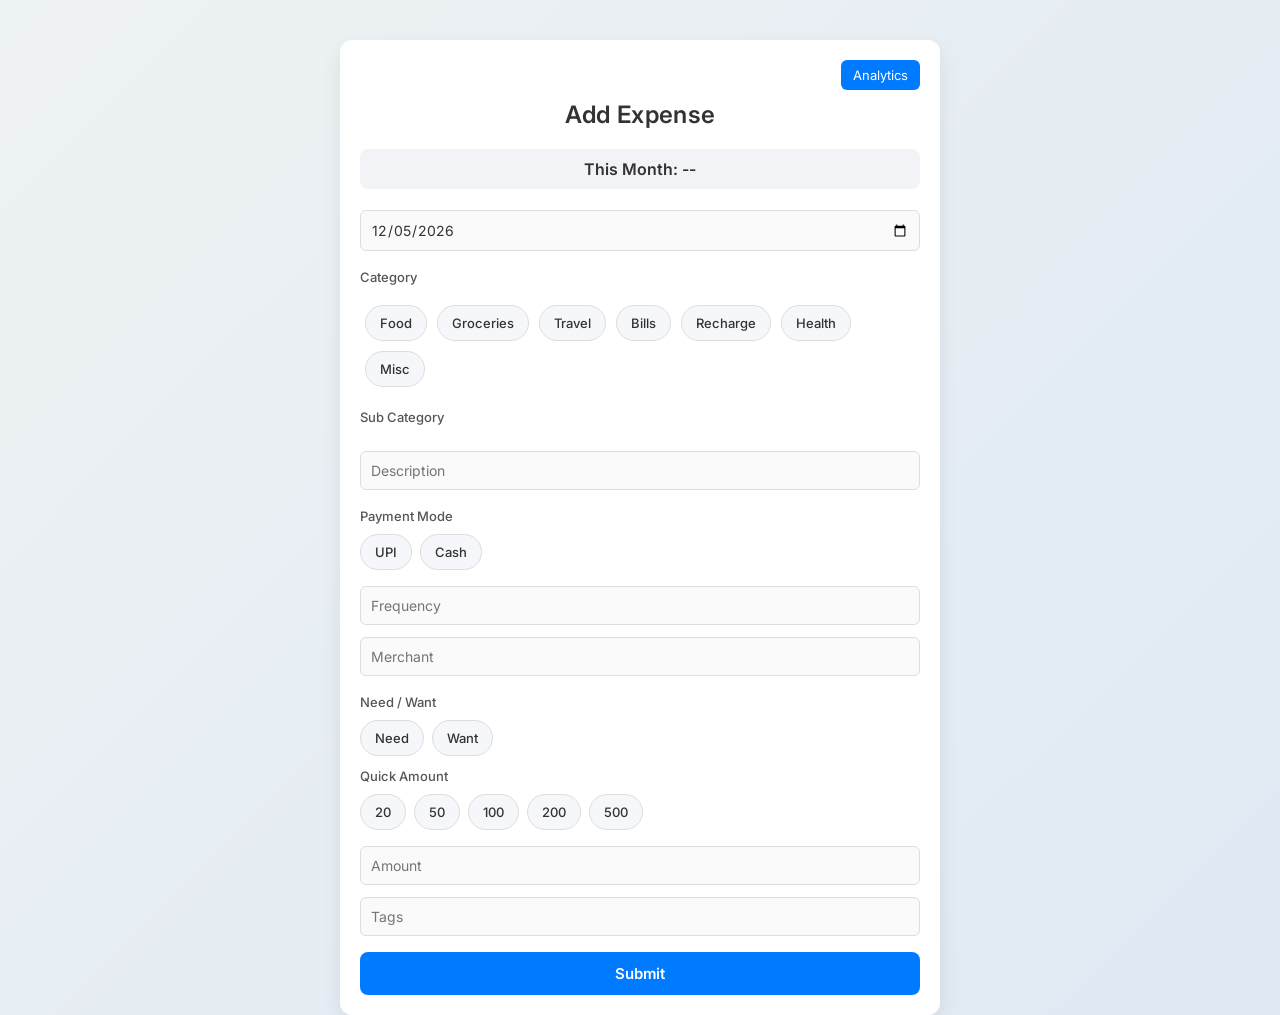
==== commit f75aa5df: "Small tweaks" ====
--- a/index.html
+++ b/index.html
@@ -2,11 +2,11 @@
 <html>
 
 <head>
-
 <meta name="viewport" content="width=device-width, initial-scale=1.0">
 <title>Finance Tracker</title>
 
 <link rel="stylesheet" href="style.css">
+<link href="https://fonts.googleapis.com/css2?family=Inter:wght@400;500;600&display=swap" rel="stylesheet">
 
 </head>
 
@@ -19,17 +19,17 @@
 </div>
 
 <h2>Add Expense</h2>
-<p class="subtitle">Track your daily spending</p>
+
+<!-- MONTHLY TOTAL -->
+<div id="monthlyTotal" class="monthly-box">This Month: Loading...</div>
 
 <form id="expenseForm">
 
 <input type="date" id="date" required>
 
-
-<!-- CATEGORY BUTTONS -->
-
+<!-- CATEGORY -->
+<label>Category</label>
 <div class="button-group category-scroll">
-
 <button type="button" class="category-btn toggle-btn" data-value="Food">Food</button>
 <button type="button" class="category-btn toggle-btn" data-value="Groceries">Groceries</button>
 <button type="button" class="category-btn toggle-btn" data-value="Travel">Travel</button>
@@ -37,48 +37,45 @@
 <button type="button" class="category-btn toggle-btn" data-value="Recharge">Recharge</button>
 <button type="button" class="category-btn toggle-btn" data-value="Health">Health</button>
 <button type="button" class="category-btn toggle-btn" data-value="Misc">Misc</button>
-
 </div>
 
-
-<input type="text" id="subcategory" placeholder="Sub Category">
+<!-- SUBCATEGORY -->
+<label>Sub Category</label>
+<div id="subcategoryContainer" class="button-group"></div>
+<input type="text" id="subcategoryInput" placeholder="Enter Sub Category" style="display:none;">
 
 <input type="text" id="description" placeholder="Description">
 
-
-<!-- PAYMENT MODE -->
-
+<!-- PAYMENT -->
 <label>Payment Mode</label>
-
 <div class="button-group">
-
 <button type="button" class="payment-btn toggle-btn" data-value="UPI">UPI</button>
 <button type="button" class="payment-btn toggle-btn" data-value="Cash">Cash</button>
-
 </div>
 
-
 <input type="text" id="frequency" placeholder="Frequency">
-
 <input type="text" id="merchant" placeholder="Merchant">
 
-
-<!-- NEED WANT -->
-
+<!-- NEED/WANT -->
 <label>Need / Want</label>
-
 <div class="button-group">
-
 <button type="button" class="need-btn toggle-btn" data-value="Need">Need</button>
 <button type="button" class="need-btn toggle-btn" data-value="Want">Want</button>
-
 </div>
 
+<!-- QUICK AMOUNT -->
+<label>Quick Amount</label>
+<div class="button-group">
+<button type="button" class="amount-btn toggle-btn">20</button>
+<button type="button" class="amount-btn toggle-btn">50</button>
+<button type="button" class="amount-btn toggle-btn">100</button>
+<button type="button" class="amount-btn toggle-btn">200</button>
+<button type="button" class="amount-btn toggle-btn">500</button>
+</div>
 
 <input type="number" id="amount" placeholder="Amount" required>
 
 <input type="text" id="tags" placeholder="Tags">
-
 
 <button type="submit" class="submit-btn">Submit</button>
 
@@ -89,5 +86,4 @@
 <script src="script.js"></script>
 
 </body>
-
 </html>
--- a/style.css
+++ b/style.css
@@ -323,4 +323,18 @@
 color:#777;
 margin-top:-10px;
 margin-bottom:15px;
+}
+.subcategory-btn{
+margin-top:5px;
+}
+
+.monthly-box{
+
+background:#f1f3f6;
+padding:10px;
+border-radius:8px;
+text-align:center;
+margin-bottom:15px;
+font-weight:600;
+
 }
